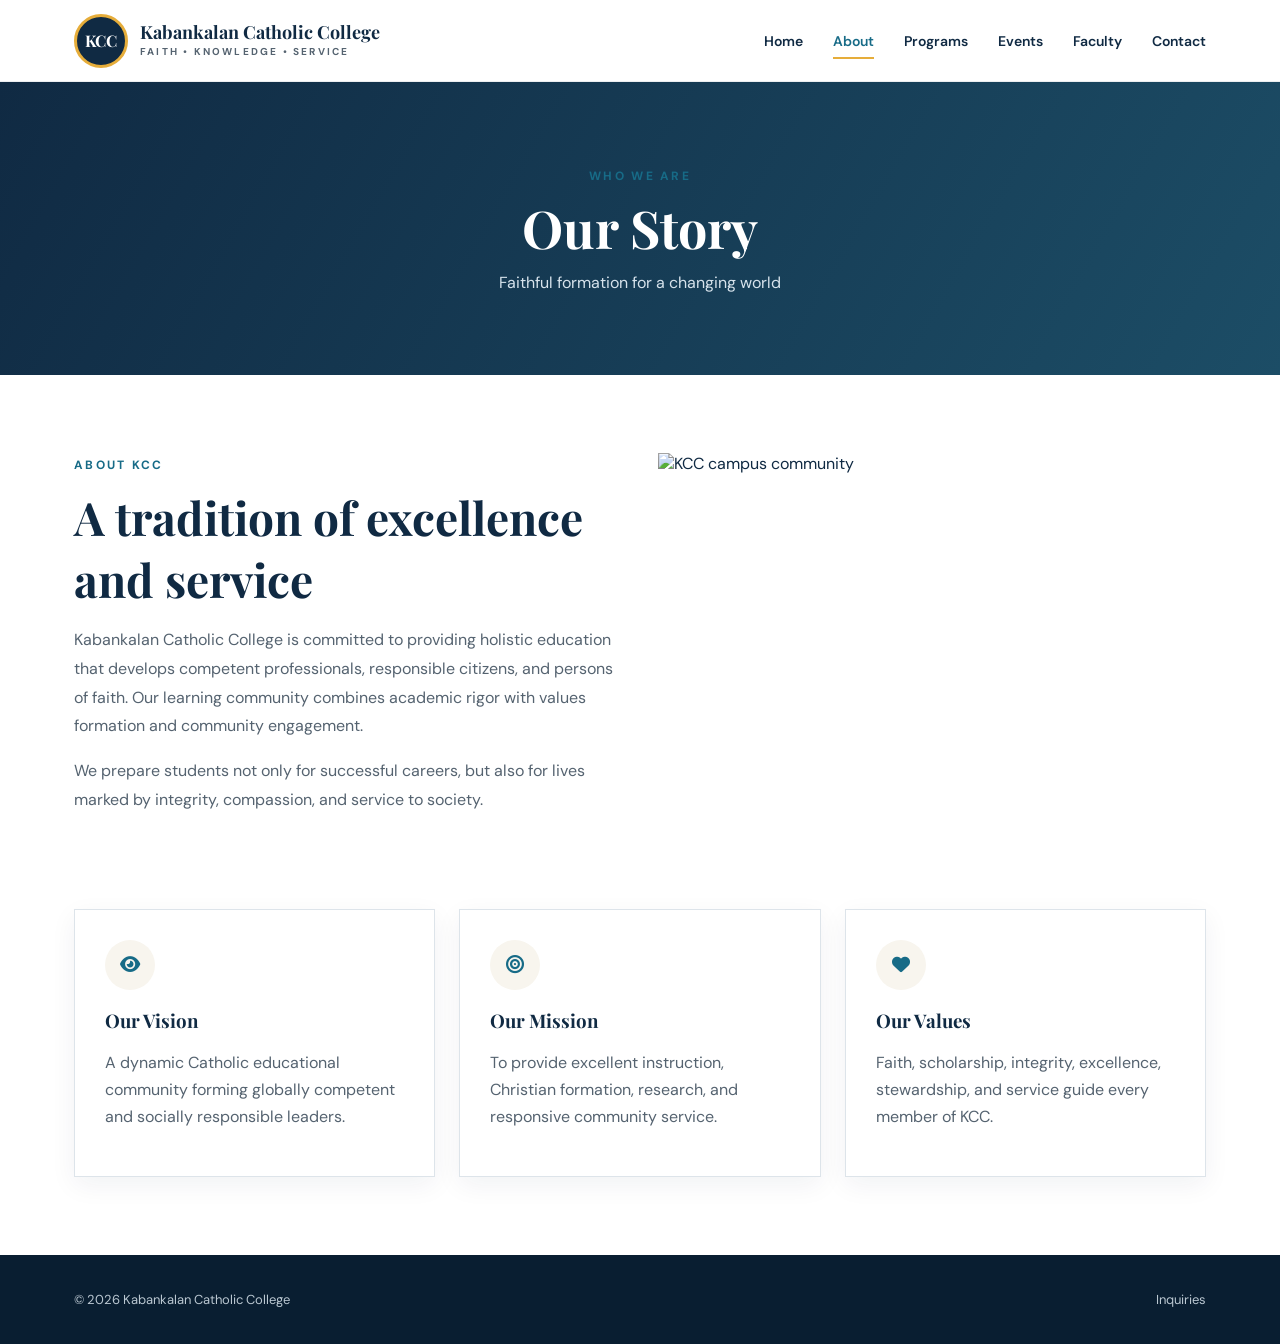
==== about.html @ a643439f "adding codes" ====
<!DOCTYPE html>
<html lang="en">
<head>
  <meta charset="UTF-8"><meta name="viewport" content="width=device-width,initial-scale=1">
  <title>About | Kabankalan Catholic College</title>
  <link href="https://fonts.googleapis.com/css2?family=DM+Sans:wght@400;600;700&family=Playfair+Display:wght@600;700&display=swap" rel="stylesheet">
  <link rel="stylesheet" href="https://cdnjs.cloudflare.com/ajax/libs/font-awesome/6.5.2/css/all.min.css">
  <link rel="stylesheet" href="assets/css/style.css">
</head>
<body>
  <header class="navbar"><div class="nav-inner">
    <a class="brand" href="index.html"><div class="seal">KCC</div><div class="brand-name">Kabankalan Catholic College<small>Faith • Knowledge • Service</small></div></a>
    <nav class="nav-links" id="navLinks"><a href="index.html">Home</a><a class="active" href="about.html">About</a><a href="courses.html">Programs</a><a href="events.html">Events</a><a href="trainers.html">Faculty</a><a href="contact.html">Contact</a></nav>
    <button class="menu-button" id="menuButton" aria-label="Toggle navigation"><i class="fa-solid fa-bars"></i></button>
  </div></header>
  <main>
    <section class="page-hero"><span class="section-label">Who We Are</span><h1>Our Story</h1><p>Faithful formation for a changing world</p></section>
    <section class="content"><div class="grid-2">
      <div><span class="section-label">About KCC</span><h2 style="font-family:'Playfair Display';font-size:46px;margin:12px 0">A tradition of excellence and service</h2><p style="color:var(--text);line-height:1.8">Kabankalan Catholic College is committed to providing holistic education that develops competent professionals, responsible citizens, and persons of faith. Our learning community combines academic rigor with values formation and community engagement.</p><p style="color:var(--text);line-height:1.8">We prepare students not only for successful careers, but also for lives marked by integrity, compassion, and service to society.</p></div>
      <img class="photo" src="https://images.unsplash.com/photo-1562774053-701939374585?auto=format&fit=crop&w=900&q=85" alt="KCC campus community">
    </div></section>
    <section class="content" style="padding-top:0"><div class="grid-3">
      <article class="card"><i class="fa-solid fa-eye"></i><h3>Our Vision</h3><p>A dynamic Catholic educational community forming globally competent and socially responsible leaders.</p></article>
      <article class="card"><i class="fa-solid fa-bullseye"></i><h3>Our Mission</h3><p>To provide excellent instruction, Christian formation, research, and responsive community service.</p></article>
      <article class="card"><i class="fa-solid fa-heart"></i><h3>Our Values</h3><p>Faith, scholarship, integrity, excellence, stewardship, and service guide every member of KCC.</p></article>
    </div></section>
  </main>
  <footer><div class="footer-inner"><span>&copy; 2026 Kabankalan Catholic College</span><div class="footer-links"><a href="contact.html">Inquiries</a></div></div></footer>
  <script src="assets/js/main.js"></script>
</body></html>
---- assets/css/style.css ----
:root{--navy:#102a43;--blue:#176b87;--gold:#e6ad3a;--cream:#f8f5ee;--white:#fff;--text:#556370;--line:#dde4ea}
*{box-sizing:border-box}html{scroll-behavior:smooth}body{margin:0;font-family:"DM Sans",sans-serif;color:var(--navy);background:#fff}a{color:inherit;text-decoration:none}img{max-width:100%;display:block}.topbar{height:36px;background:var(--navy);color:#dce7ef;font-size:13px}.topbar-inner,.nav-inner,.content,.footer-inner{max-width:1180px;margin:auto;padding-left:24px;padding-right:24px}.topbar-inner{height:100%;display:flex;align-items:center;justify-content:space-between}.topbar span{margin-right:18px}.topbar i{color:var(--gold);margin-right:7px}.navbar{height:82px;background:rgba(255,255,255,.97);border-bottom:1px solid rgba(16,42,67,.08);position:relative;z-index:20}.nav-inner{height:100%;display:flex;align-items:center;justify-content:space-between}.brand{display:flex;align-items:center;gap:12px}.seal{width:54px;height:54px;border:3px solid var(--gold);border-radius:50%;background:var(--navy);color:#fff;display:grid;place-items:center;font-family:"Playfair Display",serif;font-weight:700}.brand-name{line-height:1.05;font-family:"Playfair Display",serif;font-size:18px;font-weight:700}.brand-name small{display:block;margin-top:5px;color:var(--text);font-family:"DM Sans",sans-serif;font-size:10px;letter-spacing:2.2px;text-transform:uppercase}.nav-links{display:flex;align-items:center;gap:30px;font-size:14px;font-weight:600}.nav-links a{position:relative;padding:31px 0}.nav-links a::after{content:"";position:absolute;left:0;bottom:22px;width:0;height:2px;background:var(--gold);transition:.25s}.nav-links a:hover::after,.nav-links a.active::after{width:100%}.nav-links a.active{color:var(--blue)}.menu-button{display:none;border:0;background:none;color:var(--navy);font-size:22px}.hero{min-height:590px;position:relative;display:flex;align-items:center;overflow:hidden;background:linear-gradient(90deg,rgba(9,35,57,.94),rgba(9,35,57,.82) 46%,rgba(9,35,57,.18) 78%),url("https://images.unsplash.com/photo-1523050854058-8df90110c9f1?auto=format&fit=crop&w=1800&q=85") center 44%/cover}.hero::after{content:"";position:absolute;right:0;bottom:0;width:38%;height:8px;background:var(--gold)}.hero-content{max-width:1180px;width:100%;margin:auto;padding:72px 24px 86px;color:#fff}.eyebrow{display:flex;align-items:center;gap:12px;margin-bottom:18px;color:#f4c668;font-size:13px;font-weight:700;letter-spacing:2.5px;text-transform:uppercase}.eyebrow::before{content:"";width:42px;height:2px;background:var(--gold)}.hero h1{max-width:650px;margin:0 0 22px;font-family:"Playfair Display",serif;font-size:clamp(48px,6vw,78px);line-height:1.02}.hero p{max-width:570px;margin:0 0 34px;color:#dfeaf2;font-size:18px;line-height:1.7}.hero-actions{display:flex;gap:14px}.btn{min-width:150px;height:52px;padding:0 24px;border:2px solid transparent;display:inline-flex;align-items:center;justify-content:center;gap:9px;font-size:14px;font-weight:700;transition:.25s}.btn-primary{background:var(--gold);color:var(--navy)}.btn-primary:hover{background:#f1bd54;transform:translateY(-2px)}.btn-outline{border-color:rgba(255,255,255,.75);color:#fff}.btn-outline:hover{background:#fff;color:var(--navy)}.quick-info{max-width:1180px;margin:-42px auto 0;padding:0 24px;position:relative;z-index:5}.quick-grid{display:grid;grid-template-columns:repeat(3,1fr);background:#fff;box-shadow:0 16px 40px rgba(16,42,67,.12)}.quick-card{min-height:138px;padding:28px 32px;display:flex;align-items:center;gap:18px;border-right:1px solid var(--line)}.quick-card:last-child{border-right:0}.quick-icon{width:58px;height:58px;flex:0 0 58px;border-radius:50%;background:#edf4f7;color:var(--blue);display:grid;place-items:center;font-size:21px}.quick-card h3{margin:0 0 7px;font-size:16px}.quick-card p{margin:0;color:var(--text);font-size:13px;line-height:1.5}.page-hero{padding:82px 24px;background:linear-gradient(120deg,var(--navy),#1c4d66);color:#fff;text-align:center}.page-hero h1{margin:8px 0 10px;font-family:"Playfair Display",serif;font-size:52px}.page-hero p{margin:0;color:#d7e3ec}.content{padding-top:78px;padding-bottom:78px}.grid-2{display:grid;grid-template-columns:1fr 1fr;gap:36px}.grid-3{display:grid;grid-template-columns:repeat(3,1fr);gap:24px}.grid-4{display:grid;grid-template-columns:repeat(4,1fr);gap:20px}.card{height:100%;padding:30px;border:1px solid var(--line);background:#fff;box-shadow:0 8px 25px rgba(16,42,67,.06)}.card i{width:50px;height:50px;border-radius:50%;display:grid;place-items:center;background:var(--cream);color:var(--blue);font-size:18px}.card h2,.card h3{margin:18px 0 10px;font-family:"Playfair Display",serif}.card p{color:var(--text);line-height:1.7}.section-label{color:var(--blue);font-size:12px;font-weight:700;letter-spacing:2.3px;text-transform:uppercase}.cta{background:var(--navy);color:#fff;text-align:center;padding:76px 24px}.cta h2{margin:10px auto 14px;font-family:"Playfair Display",serif;font-size:48px}.cta p{margin:0 auto 28px;color:#cddae4}.cta .section-label{color:#f4c668}footer{background:#091e31;color:#bac7d1;padding:36px 24px;font-size:13px}.footer-inner{display:flex;align-items:center;justify-content:space-between}.footer-links{display:flex;gap:22px}.footer-links a:hover{color:#fff}.photo{width:100%;height:280px;object-fit:cover}.form-grid{display:grid;grid-template-columns:1fr 1fr;gap:16px}.field{display:flex;flex-direction:column;gap:8px}.field.full{grid-column:1/-1}.field label{font-size:13px;font-weight:700}.field input,.field textarea,.field select{width:100%;border:1px solid var(--line);padding:14px;font:inherit}.field textarea{min-height:140px;resize:vertical}
@media(max-width:900px){.topbar{display:none}.navbar{height:72px}.nav-links{display:none;position:absolute;top:72px;left:0;right:0;padding:18px 24px;background:#fff;box-shadow:0 12px 20px rgba(16,42,67,.1);flex-direction:column;align-items:flex-start;gap:4px}.nav-links.open{display:flex}.nav-links a{width:100%;padding:12px 0}.nav-links a::after{bottom:6px}.menu-button{display:block}.hero{min-height:520px}.quick-grid{grid-template-columns:1fr}.quick-card{border-right:0;border-bottom:1px solid var(--line)}.grid-2,.grid-3,.grid-4{grid-template-columns:1fr}}
@media(max-width:600px){.brand-name{font-size:15px}.seal{width:46px;height:46px}.brand-name small{font-size:8px}.hero{min-height:500px;background-position:58% center}.hero-content{padding-top:58px}.hero h1{font-size:44px}.hero p{font-size:16px}.hero-actions{flex-direction:column;align-items:flex-start}.btn{width:170px}.quick-info{margin-top:0;padding:0}.quick-card{min-height:120px;padding:22px 24px}.page-hero h1{font-size:38px}.content{padding-top:52px;padding-bottom:52px}.cta h2{font-size:36px}.form-grid{grid-template-columns:1fr}.footer-inner{flex-direction:column;gap:18px;text-align:center}}
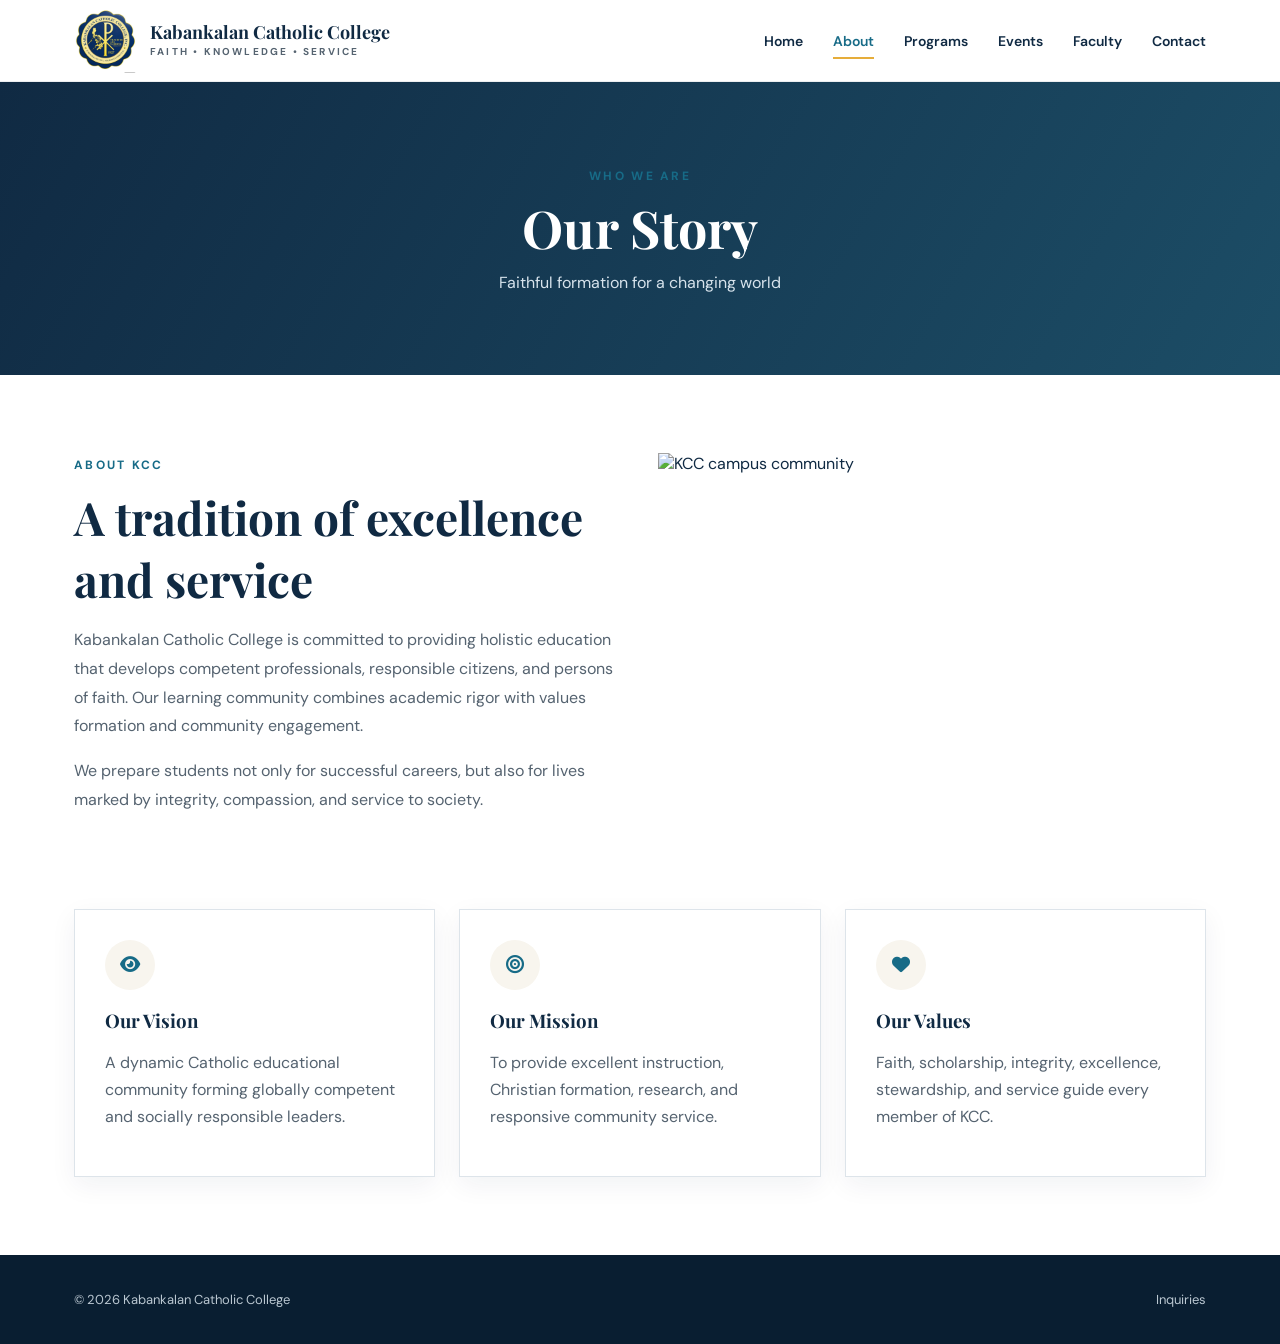
==== commit 18043acc: "adding logo" ====
--- a/about.html
+++ b/about.html
@@ -9,7 +9,7 @@
 </head>
 <body>
   <header class="navbar"><div class="nav-inner">
-    <a class="brand" href="index.html"><div class="seal">KCC</div><div class="brand-name">Kabankalan Catholic College<small>Faith • Knowledge • Service</small></div></a>
+    <a class="brand" href="index.html"><img class="brand-logo" src="assets/images/kcc-logo.png" alt="Kabankalan Catholic College seal"><div class="brand-name">Kabankalan Catholic College<small>Faith • Knowledge • Service</small></div></a>
     <nav class="nav-links" id="navLinks"><a href="index.html">Home</a><a class="active" href="about.html">About</a><a href="courses.html">Programs</a><a href="events.html">Events</a><a href="trainers.html">Faculty</a><a href="contact.html">Contact</a></nav>
     <button class="menu-button" id="menuButton" aria-label="Toggle navigation"><i class="fa-solid fa-bars"></i></button>
   </div></header>
--- a/assets/css/style.css
+++ b/assets/css/style.css
@@ -2,3 +2,5 @@
 *{box-sizing:border-box}html{scroll-behavior:smooth}body{margin:0;font-family:"DM Sans",sans-serif;color:var(--navy);background:#fff}a{color:inherit;text-decoration:none}img{max-width:100%;display:block}.topbar{height:36px;background:var(--navy);color:#dce7ef;font-size:13px}.topbar-inner,.nav-inner,.content,.footer-inner{max-width:1180px;margin:auto;padding-left:24px;padding-right:24px}.topbar-inner{height:100%;display:flex;align-items:center;justify-content:space-between}.topbar span{margin-right:18px}.topbar i{color:var(--gold);margin-right:7px}.navbar{height:82px;background:rgba(255,255,255,.97);border-bottom:1px solid rgba(16,42,67,.08);position:relative;z-index:20}.nav-inner{height:100%;display:flex;align-items:center;justify-content:space-between}.brand{display:flex;align-items:center;gap:12px}.seal{width:54px;height:54px;border:3px solid var(--gold);border-radius:50%;background:var(--navy);color:#fff;display:grid;place-items:center;font-family:"Playfair Display",serif;font-weight:700}.brand-name{line-height:1.05;font-family:"Playfair Display",serif;font-size:18px;font-weight:700}.brand-name small{display:block;margin-top:5px;color:var(--text);font-family:"DM Sans",sans-serif;font-size:10px;letter-spacing:2.2px;text-transform:uppercase}.nav-links{display:flex;align-items:center;gap:30px;font-size:14px;font-weight:600}.nav-links a{position:relative;padding:31px 0}.nav-links a::after{content:"";position:absolute;left:0;bottom:22px;width:0;height:2px;background:var(--gold);transition:.25s}.nav-links a:hover::after,.nav-links a.active::after{width:100%}.nav-links a.active{color:var(--blue)}.menu-button{display:none;border:0;background:none;color:var(--navy);font-size:22px}.hero{min-height:590px;position:relative;display:flex;align-items:center;overflow:hidden;background:linear-gradient(90deg,rgba(9,35,57,.94),rgba(9,35,57,.82) 46%,rgba(9,35,57,.18) 78%),url("https://images.unsplash.com/photo-1523050854058-8df90110c9f1?auto=format&fit=crop&w=1800&q=85") center 44%/cover}.hero::after{content:"";position:absolute;right:0;bottom:0;width:38%;height:8px;background:var(--gold)}.hero-content{max-width:1180px;width:100%;margin:auto;padding:72px 24px 86px;color:#fff}.eyebrow{display:flex;align-items:center;gap:12px;margin-bottom:18px;color:#f4c668;font-size:13px;font-weight:700;letter-spacing:2.5px;text-transform:uppercase}.eyebrow::before{content:"";width:42px;height:2px;background:var(--gold)}.hero h1{max-width:650px;margin:0 0 22px;font-family:"Playfair Display",serif;font-size:clamp(48px,6vw,78px);line-height:1.02}.hero p{max-width:570px;margin:0 0 34px;color:#dfeaf2;font-size:18px;line-height:1.7}.hero-actions{display:flex;gap:14px}.btn{min-width:150px;height:52px;padding:0 24px;border:2px solid transparent;display:inline-flex;align-items:center;justify-content:center;gap:9px;font-size:14px;font-weight:700;transition:.25s}.btn-primary{background:var(--gold);color:var(--navy)}.btn-primary:hover{background:#f1bd54;transform:translateY(-2px)}.btn-outline{border-color:rgba(255,255,255,.75);color:#fff}.btn-outline:hover{background:#fff;color:var(--navy)}.quick-info{max-width:1180px;margin:-42px auto 0;padding:0 24px;position:relative;z-index:5}.quick-grid{display:grid;grid-template-columns:repeat(3,1fr);background:#fff;box-shadow:0 16px 40px rgba(16,42,67,.12)}.quick-card{min-height:138px;padding:28px 32px;display:flex;align-items:center;gap:18px;border-right:1px solid var(--line)}.quick-card:last-child{border-right:0}.quick-icon{width:58px;height:58px;flex:0 0 58px;border-radius:50%;background:#edf4f7;color:var(--blue);display:grid;place-items:center;font-size:21px}.quick-card h3{margin:0 0 7px;font-size:16px}.quick-card p{margin:0;color:var(--text);font-size:13px;line-height:1.5}.page-hero{padding:82px 24px;background:linear-gradient(120deg,var(--navy),#1c4d66);color:#fff;text-align:center}.page-hero h1{margin:8px 0 10px;font-family:"Playfair Display",serif;font-size:52px}.page-hero p{margin:0;color:#d7e3ec}.content{padding-top:78px;padding-bottom:78px}.grid-2{display:grid;grid-template-columns:1fr 1fr;gap:36px}.grid-3{display:grid;grid-template-columns:repeat(3,1fr);gap:24px}.grid-4{display:grid;grid-template-columns:repeat(4,1fr);gap:20px}.card{height:100%;padding:30px;border:1px solid var(--line);background:#fff;box-shadow:0 8px 25px rgba(16,42,67,.06)}.card i{width:50px;height:50px;border-radius:50%;display:grid;place-items:center;background:var(--cream);color:var(--blue);font-size:18px}.card h2,.card h3{margin:18px 0 10px;font-family:"Playfair Display",serif}.card p{color:var(--text);line-height:1.7}.section-label{color:var(--blue);font-size:12px;font-weight:700;letter-spacing:2.3px;text-transform:uppercase}.cta{background:var(--navy);color:#fff;text-align:center;padding:76px 24px}.cta h2{margin:10px auto 14px;font-family:"Playfair Display",serif;font-size:48px}.cta p{margin:0 auto 28px;color:#cddae4}.cta .section-label{color:#f4c668}footer{background:#091e31;color:#bac7d1;padding:36px 24px;font-size:13px}.footer-inner{display:flex;align-items:center;justify-content:space-between}.footer-links{display:flex;gap:22px}.footer-links a:hover{color:#fff}.photo{width:100%;height:280px;object-fit:cover}.form-grid{display:grid;grid-template-columns:1fr 1fr;gap:16px}.field{display:flex;flex-direction:column;gap:8px}.field.full{grid-column:1/-1}.field label{font-size:13px;font-weight:700}.field input,.field textarea,.field select{width:100%;border:1px solid var(--line);padding:14px;font:inherit}.field textarea{min-height:140px;resize:vertical}
 @media(max-width:900px){.topbar{display:none}.navbar{height:72px}.nav-links{display:none;position:absolute;top:72px;left:0;right:0;padding:18px 24px;background:#fff;box-shadow:0 12px 20px rgba(16,42,67,.1);flex-direction:column;align-items:flex-start;gap:4px}.nav-links.open{display:flex}.nav-links a{width:100%;padding:12px 0}.nav-links a::after{bottom:6px}.menu-button{display:block}.hero{min-height:520px}.quick-grid{grid-template-columns:1fr}.quick-card{border-right:0;border-bottom:1px solid var(--line)}.grid-2,.grid-3,.grid-4{grid-template-columns:1fr}}
 @media(max-width:600px){.brand-name{font-size:15px}.seal{width:46px;height:46px}.brand-name small{font-size:8px}.hero{min-height:500px;background-position:58% center}.hero-content{padding-top:58px}.hero h1{font-size:44px}.hero p{font-size:16px}.hero-actions{flex-direction:column;align-items:flex-start}.btn{width:170px}.quick-info{margin-top:0;padding:0}.quick-card{min-height:120px;padding:22px 24px}.page-hero h1{font-size:38px}.content{padding-top:52px;padding-bottom:52px}.cta h2{font-size:36px}.form-grid{grid-template-columns:1fr}.footer-inner{flex-direction:column;gap:18px;text-align:center}}
+.brand-logo{width:64px;height:64px;flex:0 0 64px;object-fit:contain}.brand-name{white-space:nowrap}
+@media(max-width:600px){.brand-logo{width:54px;height:54px;flex-basis:54px}}
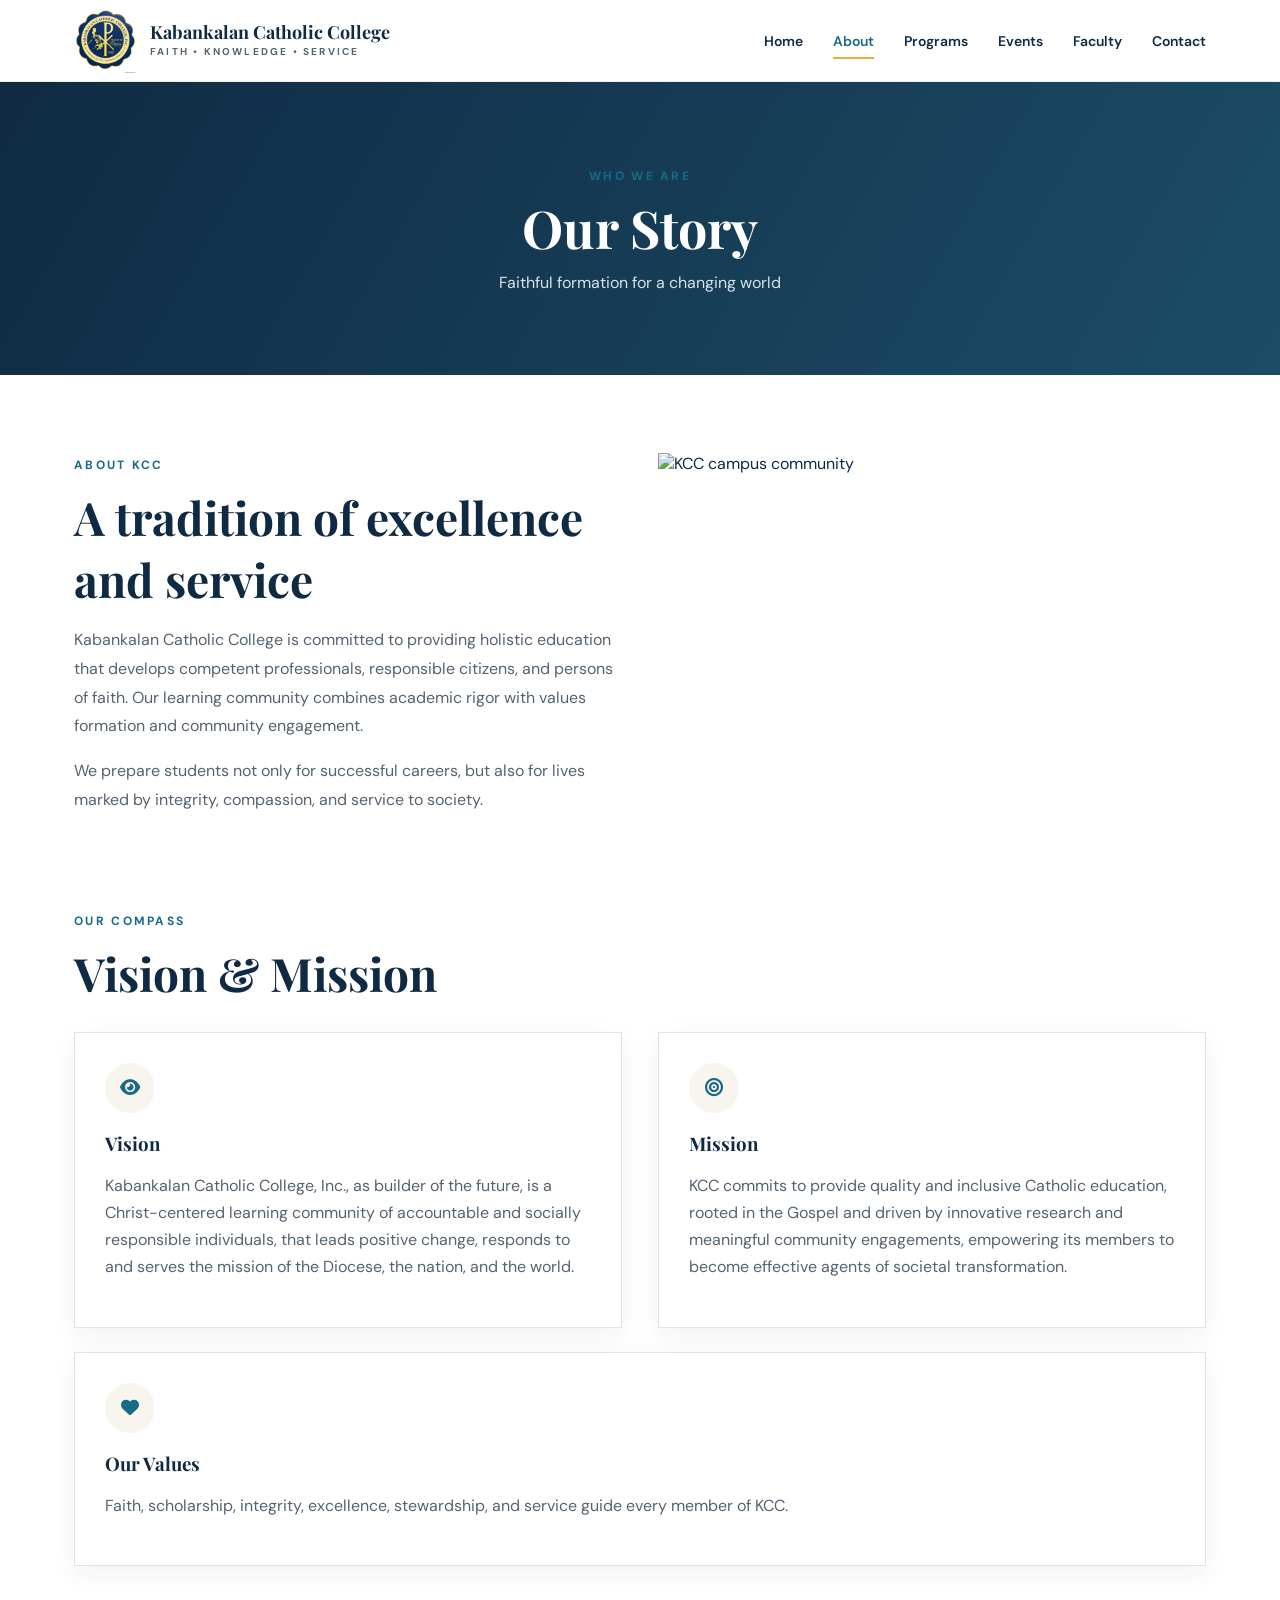
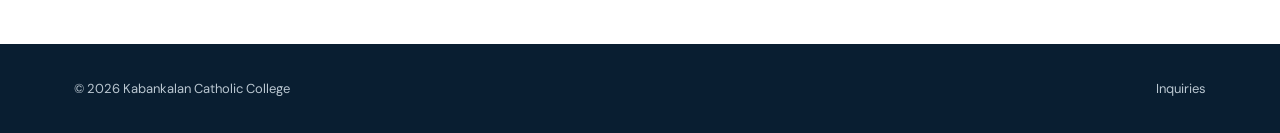
==== commit 476d9ebe: "adding mission and vision" ====
--- a/about.html
+++ b/about.html
@@ -19,11 +19,15 @@
       <div><span class="section-label">About KCC</span><h2 style="font-family:'Playfair Display';font-size:46px;margin:12px 0">A tradition of excellence and service</h2><p style="color:var(--text);line-height:1.8">Kabankalan Catholic College is committed to providing holistic education that develops competent professionals, responsible citizens, and persons of faith. Our learning community combines academic rigor with values formation and community engagement.</p><p style="color:var(--text);line-height:1.8">We prepare students not only for successful careers, but also for lives marked by integrity, compassion, and service to society.</p></div>
       <img class="photo" src="https://images.unsplash.com/photo-1562774053-701939374585?auto=format&fit=crop&w=900&q=85" alt="KCC campus community">
     </div></section>
-    <section class="content" style="padding-top:0"><div class="grid-3">
-      <article class="card"><i class="fa-solid fa-eye"></i><h3>Our Vision</h3><p>A dynamic Catholic educational community forming globally competent and socially responsible leaders.</p></article>
-      <article class="card"><i class="fa-solid fa-bullseye"></i><h3>Our Mission</h3><p>To provide excellent instruction, Christian formation, research, and responsive community service.</p></article>
-      <article class="card"><i class="fa-solid fa-heart"></i><h3>Our Values</h3><p>Faith, scholarship, integrity, excellence, stewardship, and service guide every member of KCC.</p></article>
-    </div></section>
+    <section class="content" style="padding-top:0">
+      <span class="section-label">Our Compass</span>
+      <h2 style="font-family:'Playfair Display';font-size:46px;margin:12px 0 28px">Vision &amp; Mission</h2>
+      <div class="grid-2">
+        <article class="card"><i class="fa-solid fa-eye"></i><h3>Vision</h3><p>Kabankalan Catholic College, Inc., as builder of the future, is a Christ-centered learning community of accountable and socially responsible individuals, that leads positive change, responds to and serves the mission of the Diocese, the nation, and the world.</p></article>
+        <article class="card"><i class="fa-solid fa-bullseye"></i><h3>Mission</h3><p>KCC commits to provide quality and inclusive Catholic education, rooted in the Gospel and driven by innovative research and meaningful community engagements, empowering its members to become effective agents of societal transformation.</p></article>
+      </div>
+      <article class="card" style="margin-top:24px"><i class="fa-solid fa-heart"></i><h3>Our Values</h3><p>Faith, scholarship, integrity, excellence, stewardship, and service guide every member of KCC.</p></article>
+    </section>
   </main>
   <footer><div class="footer-inner"><span>&copy; 2026 Kabankalan Catholic College</span><div class="footer-links"><a href="contact.html">Inquiries</a></div></div></footer>
   <script src="assets/js/main.js"></script>
